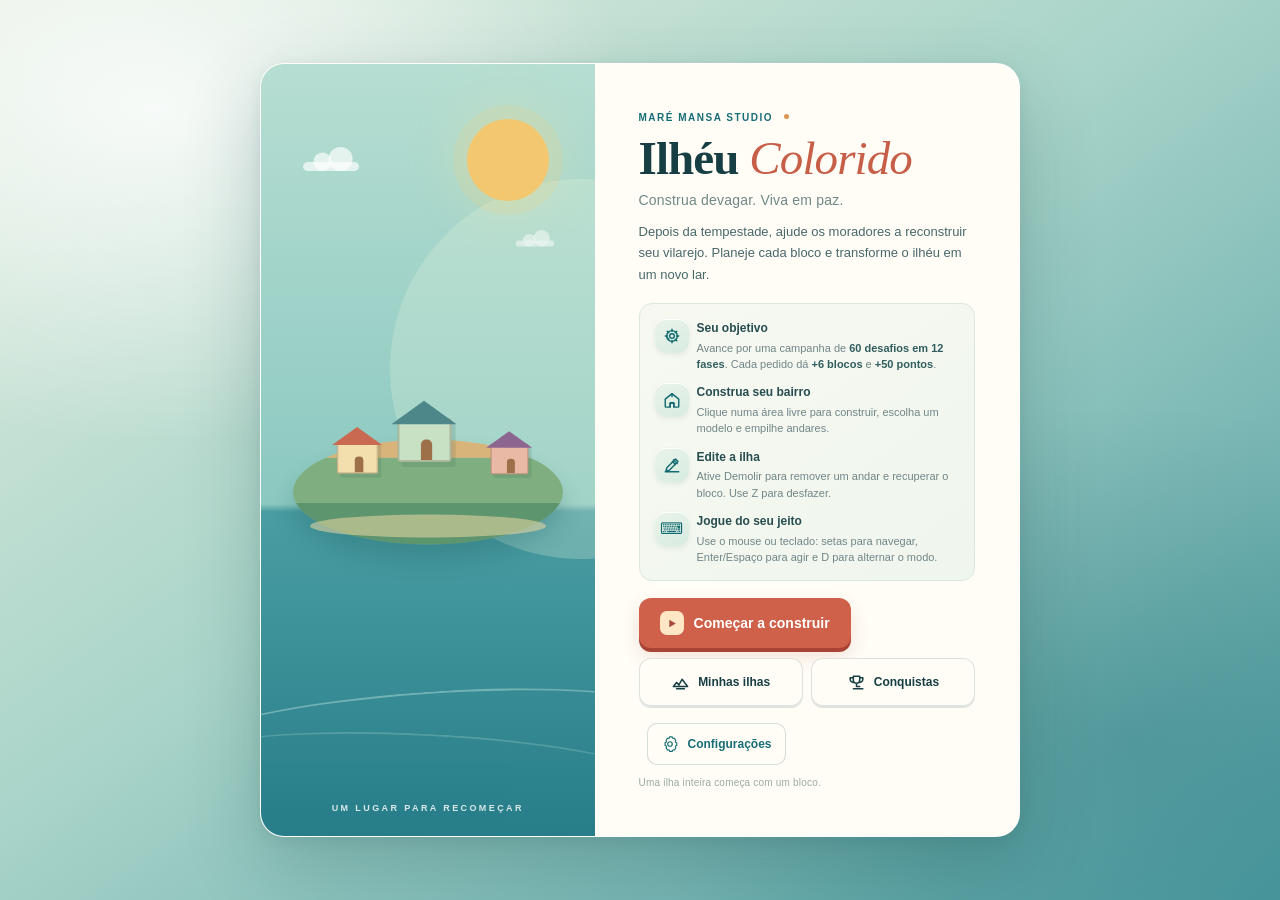
==== index.html @ 5ef6e5a3 "fix: alterações" ====
<!DOCTYPE html>
<html lang="pt-BR">

<head>
  <meta charset="UTF-8">
  <meta name="viewport" content="width=device-width, initial-scale=1, viewport-fit=cover">
  <meta name="theme-color" content="#d8ece5">
  <title>Ilhéu Colorido — Maré Mansa Studio</title>
  <link rel="icon"
    href="data:image/svg+xml,%3Csvg xmlns='http://www.w3.org/2000/svg' viewBox='0 0 64 64'%3E%3Crect width='64' height='64' rx='16' fill='%230e6c70'/%3E%3Cpath d='M12 39 32 20l20 19v13H12z' fill='%23f5c46a'/%3E%3Cpath d='m8 40 24-23 24 23' fill='none' stroke='%23f8f4e8' stroke-width='5' stroke-linecap='round' stroke-linejoin='round'/%3E%3C/svg%3E">
  <link rel="stylesheet" href="style.css">
</head>

<body>
  <main>
    <section id="inicio" class="screen on" aria-labelledby="titulo-inicio">
      <div class="card intro-card">
        <div class="hero-art" aria-hidden="true">
          <span class="sun"></span><span class="cloud cloud-one"></span><span class="cloud cloud-two"></span>
          <div class="island"><i class="mini-house house-one"></i><i class="mini-house house-two"></i><i
              class="mini-house house-three"></i></div>
          <div class="wave wave-one"></div>
          <div class="wave wave-two"></div>
          <span class="art-label">UM LUGAR PARA RECOMEÇAR</span>
        </div>
        <div class="intro-content">
          <p class="studio-name">Maré Mansa Studio <span class="studio-mark"></span></p>
          <h1 id="titulo-inicio">Ilhéu <em>Colorido</em></h1>
          <p class="slogan">Construa devagar. Viva em paz.</p>
          <p class="intro-copy">Depois da tempestade, ajude os moradores a reconstruir seu vilarejo. Planeje cada bloco
            e transforme o ilhéu em um novo lar.</p>

          <div class="rules" aria-label="Como jogar">
            <div class="rule"><span class="rule-icon" aria-hidden="true"><svg viewBox="0 0 24 24">
                  <path
                    d="M12 3v3m0 12v3M3 12h3m12 0h3M5.6 5.6l2.1 2.1m8.6 8.6 2.1 2.1m0-12.8-2.1 2.1m-8.6 8.6-2.1-2.1" />
                  <circle cx="12" cy="12" r="7.2" />
                  <circle cx="12" cy="12" r="3.1" />
                </svg></span>
              <p><b>Seu objetivo</b><span>Avance por uma campanha de <b>60 desafios em 12 fases</b>. Cada pedido dá <b>+6 blocos</b>
                  e <b>+50 pontos</b>.</span></p>
            </div>
            <div class="rule"><span class="rule-icon" aria-hidden="true"><svg viewBox="0 0 24 24">
                  <path d="m3 10.8 9-7.3 9 7.3v9.7a1 1 0 0 1-1 1h-5.5v-6h-5v6H4a1 1 0 0 1-1-1z" />
                  <path d="M9.5 21v-4.5h5V21M12 3.5v4" />
                </svg></span>
              <p><b>Construa seu bairro</b><span>Clique numa &aacute;rea livre para construir, escolha um modelo e empilhe andares.</span></p>
            </div>
            <div class="rule"><span class="rule-icon" aria-hidden="true"><svg viewBox="0 0 24 24">
                  <path d="m14 5 5 5M4 20l4.4-1.1L20 7.3 16.7 4 5.1 15.6z" />
                  <path d="m12.6 7.4 4 4M3 21h18" />
                </svg></span>
              <p><b>Edite a ilha</b><span>Ative Demolir para remover um andar e recuperar o bloco. Use Z para
                  desfazer.</span></p>
            </div>
            <div class="rule"><span class="rule-icon" aria-hidden="true">&#9000;</span><p><b>Jogue do seu jeito</b><span>Use o mouse ou teclado: setas para navegar, Enter/Espa&ccedil;o para agir e D para alternar o modo.</span></p></div>
          </div>
          <button class="btn" id="btnJogar"><span class="play-icon" aria-hidden="true"><svg viewBox="0 0 24 24">
                <path d="m8 5 12 7-12 7z" />
                <path d="M5 4v16" />
              </svg></span>Começar a construir</button>
          <button class="btn resume-btn" id="btnContinuar" type="button" hidden><svg class="button-icon"
              viewBox="0 0 24 24" aria-hidden="true">
              <path d="M12 7v5l3.5 2" />
              <path d="M5 5.5A9 9 0 1 1 3 12" />
              <path d="M3 5v5h5" />
            </svg>Continuar partida</button>
          <div class="intro-actions"><button class="tool" id="btnIlhasIntro" type="button">Minhas ilhas</button><button class="tool" id="btnConquistasIntro" type="button">Conquistas</button></div>
          <button class="settings-trigger intro-settings" id="btnSettingsIntro" type="button"
            aria-label="Abrir configurações" title="Configurações"><svg viewBox="0 0 24 24" aria-hidden="true">
              <circle cx="12" cy="12" r="3" />
              <path
                d="M19.4 15a1.7 1.7 0 0 0 .3 1.9l.1.1-1.8 3.1-.2-.1a1.7 1.7 0 0 0-1.8.1 1.7 1.7 0 0 0-.9 1.5v.2h-3.6v-.2a1.7 1.7 0 0 0-.9-1.5 1.7 1.7 0 0 0-1.8-.1l-.2.1-1.8-3.1.1-.1a1.7 1.7 0 0 0 .3-1.9 1.7 1.7 0 0 0-1.5-1H5.4v-3.6h.2a1.7 1.7 0 0 0 1.5-1 1.7 1.7 0 0 0-.3-1.9l-.1-.1 1.8-3.1.2.1a1.7 1.7 0 0 0 1.8-.1 1.7 1.7 0 0 0 .9-1.5v-.2H15v.2a1.7 1.7 0 0 0 .9 1.5 1.7 1.7 0 0 0 1.8.1l.2-.1 1.8 3.1-.1.1a1.7 1.7 0 0 0-.3 1.9 1.7 1.7 0 0 0 1.5 1h.2V14h-.2a1.7 1.7 0 0 0-1.4 1Z" />
            </svg><span>Configurações</span></button>
          <div class="map-controls" id="mapControls" role="group" aria-label="Controles da câmera">
            <span class="map-size">Mapa <b id="mapSize">15 × 15</b></span>
            <span class="camera-direction" id="cameraDirection" aria-live="polite">Vista 0°</span>
            <button class="tool camera-tool" id="bRotateLeft" type="button"
              aria-label="Girar mapa 15 graus para a esquerda" title="Girar 15° à esquerda (Q)"><svg viewBox="0 0 24 24"
                aria-hidden="true">
                <path d="M4 10V4m0 0h6M4 4l4 4a8 8 0 1 1-2 8" />
              </svg><span>↶ 15°</span></button>
            <button class="tool camera-tool" id="bRotateRight" type="button"
              aria-label="Girar mapa 15 graus para a direita" title="Girar 15° à direita (E)"><svg viewBox="0 0 24 24"
                aria-hidden="true">
                <path d="M20 10V4m0 0h-6m6 0-4 4a8 8 0 1 0 2 8" />
              </svg><span>↷ 15°</span></button>
          </div>
          <p class="quiet-note">Uma ilha inteira começa com um bloco.</p>
        </div>
      </div>
    </section>

    <section id="jogo" class="screen" aria-label="Partida de Ilhéu Colorido">
      <div class="game-topbar">
        <p class="studio-name">Maré Mansa Studio <span class="studio-mark"></span> Ilhéu Colorido</p>
        <div class="hud" aria-label="Resumo da partida" aria-live="polite">
          <div class="chip"><small>Pontos</small><span class="hud-icon" aria-hidden="true"><svg viewBox="0 0 24 24">
                <path d="m12 2.7 2.8 5.7 6.3.9-4.6 4.5 1.1 6.4-5.6-3-5.6 3 1.1-6.4-4.6-4.5 6.3-.9z" />
              </svg></span><b id="pts">0</b></div>
          <div class="chip"><small>Blocos</small><span class="hud-icon" aria-hidden="true"><svg viewBox="0 0 24 24">
                <path d="m12 2.8 8.5 4.7v9L12 21.2l-8.5-4.7v-9z" />
                <path d="m3.5 7.5 8.5 4.8 8.5-4.8M12 12.3v8.9M8 5l8 4.5" />
              </svg></span><b id="blocos">0</b></div>
          <div class="chip"><small>Casas</small><span class="hud-icon" aria-hidden="true"><svg viewBox="0 0 24 24">
                <path d="m3 10.8 9-7.3 9 7.3v9.7a1 1 0 0 1-1 1h-5.5v-6h-5v6H4a1 1 0 0 1-1-1z" />
                <path d="M7 11h.01M17 11h.01M10 21v-3h4v3" />
              </svg></span><b id="casas">0</b></div>
          <div class="chip"><small>Bem-estar</small><span class="hud-icon" aria-hidden="true">♥</span><b id="happiness">0%</b></div>
        </div>
      </div>
      <div class="quest" aria-label="Pedido atual">
        <small id="qn">Pedido 1/7</small>
        <div class="qrow"><span id="qtxt"></span><span id="qnum"></span></div>
        <div class="qbar" id="qbar" role="progressbar" aria-label="Progresso do pedido" aria-valuemin="0"
          aria-valuemax="100" aria-valuenow="0"><i id="qfill"></i></div>
      </div>
      <div class="wrap">
        <canvas id="cv" tabindex="0" role="application"
          aria-label="Tabuleiro com 9 por 9 casas. Use o botão esquerdo para construir ou subir andares, o botão direito para demolir, ou as setas e Enter/Espaço para jogar."
          aria-describedby="boardHelp"
          aria-keyshortcuts="ArrowUp ArrowDown ArrowLeft ArrowRight Enter Space D Z"></canvas>
        <p class="sr-only" id="boardHelp">A seleção começa no centro do tabuleiro. As casas existentes podem receber
          novos andares até o limite de sete.</p>
        <div id="toast" role="status" aria-live="polite" aria-atomic="true"></div>
      </div>
      <div class="tools" role="group" aria-label="Ferramentas da partida">
        <button class="tool on" id="bBuild" aria-pressed="true"><svg viewBox="0 0 24 24" aria-hidden="true">
            <path d="m3 10.8 9-7.3 9 7.3v9.7a1 1 0 0 1-1 1h-5.5v-6h-5v6H4a1 1 0 0 1-1-1z" />
            <path d="M9.5 21v-4.5h5V21M12 3.5v4" />
          </svg>Construir</button>
        <button class="tool" id="bDemo" aria-pressed="false"><svg viewBox="0 0 24 24" aria-hidden="true">
            <path d="m14 5 5 5M4 20l4.4-1.1L20 7.3 16.7 4 5.1 15.6z" />
            <path d="m12.6 7.4 4 4M3 21h18" />
          </svg>Demolir</button>
        <button class="tool" id="bUndo" disabled><svg viewBox="0 0 24 24" aria-hidden="true">
            <path d="M8 7 3 12l5 5" />
            <path d="M3 12h10a7 7 0 1 1-6.5 9" />
          </svg>Desfazer</button>
        <button class="tool" id="bRedo" type="button" disabled aria-label="Refazer ação"><span aria-hidden="true">↪</span> Refazer</button>
        <button class="tool sound-tool" id="bSom" type="button" aria-label="Desativar som" aria-pressed="true"><svg viewBox="0 0 24 24" aria-hidden="true"><path d="M3 9v6h4l5 4V5L7 9z"/><path d="M15 9a4 4 0 0 1 0 6m3-9a8 8 0 0 1 0 12"/></svg><span class="sound-label">Som ligado</span></button>
        <button class="tool settings-tool" id="btnSettingsGame" type="button" aria-label="Abrir configurações"
          title="Configurações"><svg viewBox="0 0 24 24" aria-hidden="true">
            <circle cx="12" cy="12" r="3" />
            <path
              d="M19.4 15a1.7 1.7 0 0 0 .3 1.9l.1.1-1.8 3.1-.2-.1a1.7 1.7 0 0 0-1.8.1 1.7 1.7 0 0 0-.9 1.5v.2h-3.6v-.2a1.7 1.7 0 0 0-.9-1.5 1.7 1.7 0 0 0-1.8-.1l-.2.1-1.8-3.1.1-.1a1.7 1.7 0 0 0 .3-1.9 1.7 1.7 0 0 0-1.5-1H5.4v-3.6h.2a1.7 1.7 0 0 0 1.5-1 1.7 1.7 0 0 0-.3-1.9l-.1-.1 1.8-3.1.2.1a1.7 1.7 0 0 0 1.8-.1 1.7 1.7 0 0 0 .9-1.5v-.2H15v.2a1.7 1.7 0 0 0 .9 1.5 1.7 1.7 0 0 0 1.8.1l.2-.1 1.8 3.1-.1.1a1.7 1.7 0 0 0-.3 1.9 1.7 1.7 0 0 0 1.5 1h.2V14h-.2a1.7 1.7 0 0 0-1.4 1Z" />
          </svg><span>Configurações</span></button>
      </div>
      <p class="tip" id="tip">Mouse: clique para construir · botão direito demole · Setas navegam · Enter age · D muda
        modo · Z desfaz</p>
      <button class="tool" id="btnIlhasGame" type="button">Minhas ilhas</button>
      <p class="sr-only" id="gameStatus" role="status" aria-live="polite" aria-atomic="true"></p>
    </section>

    <section id="fim" class="screen" aria-labelledby="fimTitulo">
      <div class="card end-card">
        <div class="end-mark" id="fimEmoji" aria-hidden="true"><svg viewBox="0 0 24 24">
            <path d="m12 2.7 2.8 5.7 6.3.9-4.6 4.5 1.1 6.4-5.6-3-5.6 3 1.1-6.4-4.6-4.5 6.3-.9z" />
          </svg></div>
        <h2 id="fimTitulo"></h2>
        <div class="stars" id="fimStars" aria-label="Avaliação"></div>
        <p id="fimTexto"></p>
        <p>Pontuação final</p>
        <div class="big" id="fimPts">0</div>
        <p id="fimInfo"></p>
        <p><span class="best" id="fimBest"></span></p>
        <button class="btn" id="btnDeNovo"><svg class="button-icon" viewBox="0 0 24 24" aria-hidden="true">
            <path d="M20 4v6h-6M4 20v-6h6" />
            <path d="M5.2 9A7.5 7.5 0 0 1 18 6l2 4M18.8 15A7.5 7.5 0 0 1 6 18l-2-4" />
          </svg>Jogar de novo</button>
      </div>
    </section>
  </main>
  <aside id="achievementNotice" class="achievement-notice" role="status" aria-live="assertive" aria-atomic="true" hidden>
    <div id="achievementBadge" class="achievement-badge" aria-hidden="true"></div>
    <div class="achievement-notice-copy">
      <small>Conquista desbloqueada</small>
      <strong id="achievementNoticeName"></strong>
      <span id="achievementNoticeDetail"></span>
    </div>
    <button id="achievementNoticeClose" type="button" aria-label="Fechar notificação">×</button>
  </aside>
  <dialog id="settingsDialog" aria-labelledby="settingsTitle" aria-describedby="settingsDescription">
    <form method="dialog" class="settings-panel">
      <header class="settings-header">
        <div>
          <p class="studio-name">Maré Mansa Studio</p>
          <h2 id="settingsTitle">Configurações</h2>
        </div>
        <button class="settings-close" type="submit" value="close" aria-label="Fechar configurações" title="Fechar"><svg
            viewBox="0 0 24 24" aria-hidden="true">
            <path d="m5 5 14 14M19 5 5 19" />
            <circle cx="12" cy="12" r="9" />
          </svg></button>
      </header>
      <p class="settings-description" id="settingsDescription">Ajuste som e acessibilidade. Suas preferências ficam
        salvas neste navegador.</p>
      <fieldset class="settings-group">
        <legend>Jogo</legend>
        <label class="setting-row" for="settingSound"><span><b>Som</b><small>Ativa os efeitos
              sonoros</small></span><input id="settingSound" type="checkbox" role="switch"></label>
        <label class="setting-row volume-row" for="settingVolume"><span><b>Volume dos efeitos</b><small>Controle o nível
              dos sons do jogo</small></span><span class="range-control"><input id="settingVolume" type="range" min="0"
              max="100" step="5" value="70" aria-describedby="volumeValue"><output id="volumeValue"
              for="settingVolume">70%</output></span></label>
        <label class="setting-row" for="settingMotion"><span><b>Animações</b><small>Movimento das casas e efeitos
              visuais</small></span><input id="settingMotion" type="checkbox" role="switch"></label>
        <label class="setting-row" for="settingAutosave"><span><b>Salvar automaticamente</b><small>Permite continuar
              depois de fechar o navegador</small></span><input id="settingAutosave" type="checkbox"
            role="switch"></label>
      </fieldset>
      <fieldset class="settings-group">
        <legend>Acessibilidade</legend>
        <label class="setting-row" for="settingContrast"><span><b>Alto contraste</b><small>Realça o tabuleiro, seleção e
              controles</small></span><input id="settingContrast" type="checkbox" role="switch"></label>
        <label class="setting-row" for="settingLarge"><span><b>Interface ampliada</b><small>Aumenta textos e controles
              do jogo</small></span><input id="settingLarge" type="checkbox" role="switch"></label>
        <label class="setting-row" for="settingColorSafe"><span><b>Cores mais distinguíveis</b><small>Paleta alternativa
              para diferenciar casas</small></span><input id="settingColorSafe" type="checkbox" role="switch"></label>
      </fieldset>
      <footer class="settings-footer"><button class="reset-settings" id="btnResetSettings" type="button">Restaurar
          padrões</button><button class="btn settings-done" type="submit" value="close">Concluído</button></footer>
    </form>
  </dialog>
  <dialog id="townsDialog" aria-labelledby="townsTitle"><form method="dialog" class="settings-panel">
    <header class="settings-header"><h2 id="townsTitle">Minhas ilhas</h2><button class="settings-close" value="close" aria-label="Fechar">&times;</button></header>
    <label class="town-field">Nome da ilha<input id="townName" maxlength="40"></label>
    <label class="town-field">Ilhas salvas<select id="townSelect" size="4"></select></label>
    <div class="town-actions"><button class="tool" id="townSave" type="button">Salvar</button><button class="tool" id="townLoad" type="button">Abrir</button><button class="tool" id="townRename" type="button">Renomear</button><button class="tool" id="townDelete" type="button">Excluir</button><button class="tool" id="townExport" type="button">Exportar PNG</button></div>
  </form></dialog>
  <dialog id="achievementsDialog" aria-labelledby="achievementsTitle"><form method="dialog" class="settings-panel">
    <header class="settings-header"><h2 id="achievementsTitle">Conquistas</h2><button class="settings-close" value="close" aria-label="Fechar">&times;</button></header><ul id="achievementList" class="achievement-list"></ul>
  </form></dialog>
  <script src="script.js"></script>
</body>

</html>
---- style.css ----
:root {
  color-scheme: light;
  --ink: #173e43;
  --muted: #648083;
  --paper: #fffdf6;
  --sea: #147276;
  --coral: #d96049;
  --coral-dark: #a94336;
  --line: #e4e8dc;
}

* {
  box-sizing: border-box;
  -webkit-tap-highlight-color: transparent;
}

html,
body {
  margin: 0;
  min-height: 100%;
}

body {
  min-height: 100vh;
  display: flex;
  justify-content: center;
  align-items: center;
  padding: clamp(12px, 3vw, 34px);
  color: var(--ink);
  font-family: "Trebuchet MS", "Segoe UI", sans-serif;
  background:
    radial-gradient(ellipse at 15% 8%,
      rgba(255, 255, 255, 0.8),
      transparent 35%),
    radial-gradient(ellipse at 92% 85%,
      rgba(14, 92, 104, 0.22),
      transparent 34%),
    linear-gradient(145deg, #d5e9dc 0%, #9dcfc6 48%, #4399a1 100%) fixed;
}

main {
  width: 100%;
}

.screen {
  display: none;
  width: 100%;
  max-width: 760px;
  text-align: center;
  margin: 0 auto;
}

.screen.on {
  display: block;
  animation: enter 0.35s ease-out;
}

@keyframes enter {
  from {
    opacity: 0;
    transform: translateY(12px);
  }
}

.card {
  max-width: 680px;
  margin: 0 auto;
  border: 1px solid rgba(255, 255, 255, 0.8);
  border-radius: 20px;
  background: var(--paper);
  box-shadow: 0 28px 70px rgba(21, 69, 70, 0.2);
  overflow: hidden;
}

.intro-card {
  display: grid;
  grid-template-columns: 0.88fr 1.12fr;
  text-align: left;
  min-height: 560px;
}

.hero-art {
  position: relative;
  min-height: 100%;
  overflow: hidden;
  background: linear-gradient(180deg,
      #b7ded2 0%,
      #8bc8c0 57%,
      #4a9da2 58%,
      #277d89 100%);
}

.hero-art::before {
  content: "";
  position: absolute;
  width: 380px;
  height: 380px;
  border-radius: 50%;
  right: -175px;
  top: 115px;
  background: rgba(232, 246, 221, 0.24);
}

.sun {
  position: absolute;
  width: 82px;
  height: 82px;
  border-radius: 50%;
  right: 46px;
  top: 55px;
  background: #f2c76f;
  box-shadow:
    0 0 0 14px rgba(242, 199, 111, 0.15),
    0 0 60px rgba(255, 230, 158, 0.42);
}

.cloud {
  position: absolute;
  height: 11px;
  width: 70px;
  border-radius: 20px;
  background: rgba(255, 255, 255, 0.68);
}

.cloud::before,
.cloud::after {
  content: "";
  position: absolute;
  bottom: 0;
  border-radius: 50%;
  background: inherit;
}

.cloud::before {
  left: 13px;
  width: 23px;
  height: 23px;
}

.cloud::after {
  left: 32px;
  width: 30px;
  height: 30px;
}

.cloud-one {
  top: 97px;
  left: 35px;
  transform: scale(0.8);
}

.cloud-two {
  top: 174px;
  right: 25px;
  transform: scale(0.55);
  opacity: 0.72;
}

.island {
  position: absolute;
  z-index: 2;
  width: 270px;
  height: 105px;
  left: 50%;
  top: 50%;
  transform: translate(-50%, -10%);
  border-radius: 50%;
  background: linear-gradient(180deg,
      #d8b47b 0 17%,
      #7fae80 18% 60%,
      #5d956f 61%);
  box-shadow: 0 15px 22px rgba(17, 77, 83, 0.22);
}

.island::after {
  content: "";
  position: absolute;
  height: 23px;
  left: 17px;
  right: 17px;
  bottom: 7px;
  border-radius: 50%;
  background: rgba(243, 221, 164, 0.52);
}

.mini-house {
  position: absolute;
  z-index: 2;
  bottom: 69px;
  width: 53px;
  height: 43px;
  background: #f2d89d;
  border: 2px solid rgba(105, 85, 58, 0.28);
  border-radius: 3px;
  box-shadow: 4px 5px 0 rgba(34, 80, 66, 0.13);
}

.mini-house::before {
  content: "";
  position: absolute;
  left: -8px;
  top: -19px;
  width: 0;
  height: 0;
  border-left: 32px solid transparent;
  border-right: 32px solid transparent;
  border-bottom: 23px solid #c96951;
}

.mini-house::after {
  content: "";
  position: absolute;
  bottom: 0;
  left: 21px;
  width: 11px;
  height: 20px;
  background: #9d704a;
  border-radius: 5px 5px 0 0;
}

.house-one {
  left: 38px;
  transform: scale(0.78);
  bottom: 66px;
  background: #f3dfad;
}

.house-two {
  left: 105px;
  bottom: 83px;
  background: #c8e0c4;
  transform: scale(1.02);
}

.house-two::before {
  border-bottom-color: #4e8789;
}

.house-three {
  right: 27px;
  bottom: 64px;
  background: #eab9a6;
  transform: scale(0.72);
}

.house-three::before {
  border-bottom-color: #8c6690;
}

.wave {
  position: absolute;
  z-index: 1;
  left: -20%;
  width: 140%;
  height: 70px;
  border-radius: 50%;
  border-top: 2px solid rgba(225, 250, 240, 0.35);
}

.wave-one {
  bottom: 74px;
  transform: rotate(-4deg);
}

.wave-two {
  bottom: 32px;
  transform: rotate(3deg);
  opacity: 0.55;
}

.art-label {
  position: absolute;
  z-index: 3;
  bottom: 23px;
  width: 100%;
  color: rgba(255, 255, 255, 0.82);
  font-size: 9px;
  letter-spacing: 2.4px;
  text-align: center;
  font-weight: bold;
}

.intro-content {
  padding: clamp(25px, 4vw, 42px) clamp(22px, 4vw, 40px);
}

.studio-name {
  margin: 0;
  color: var(--sea);
  font-size: 10px;
  font-weight: bold;
  letter-spacing: 1.5px;
  text-transform: uppercase;
}

.studio-mark {
  display: inline-block;
  width: 5px;
  height: 5px;
  margin: 0 7px 2px;
  border-radius: 50%;
  background: #d99550;
}

h1,
h2 {
  margin: 10px 0 0;
  color: #173e43;
  font-family: Georgia, "Times New Roman", serif;
  line-height: 1.08;
}

h1 {
  font-size: clamp(34px, 4vw, 47px);
  letter-spacing: -0.9px;
}

h1 em {
  color: #c65e48;
  font-weight: normal;
}

.slogan {
  margin: 8px 0 13px;
  color: #708887;
  font-size: 14px;
  letter-spacing: 0.2px;
}

.intro-copy {
  margin: 0 0 18px;
  color: #48686a;
  font-size: 13px;
  line-height: 1.65;
}

.rules {
  display: grid;
  gap: 9px;
  padding: 13px;
  border: 1px solid #e5eadf;
  border-radius: 13px;
  background: #f6f8ef;
}

.rule {
  display: grid;
  grid-template-columns: 32px 1fr;
  align-items: start;
  gap: 10px;
}

.rule-icon {
  display: grid;
  place-items: center;
  width: 30px;
  height: 30px;
  border-radius: 9px;
  color: var(--sea);
  background: #e4f0e7;
}

.rule-icon svg,
.hud-icon svg,
.tool svg,
.play-icon svg,
.button-icon,
.end-mark svg {
  width: 18px;
  height: 18px;
  fill: none;
  stroke: currentColor;
  stroke-width: 1.8;
  stroke-linecap: round;
  stroke-linejoin: round;
}

.rule p {
  margin: 0;
  color: #718587;
  font-size: 11px;
  line-height: 1.48;
}

.rule p>b {
  display: block;
  margin: 1px 0 2px;
  color: #274d50;
  font-size: 12px;
}

.rule p span b {
  color: #315d5e;
}

.btn {
  display: inline-flex;
  align-items: center;
  justify-content: center;
  gap: 10px;
  margin-top: 17px;
  padding: 13px 21px;
  border: 0;
  border-radius: 10px;
  color: white;
  background: var(--coral);
  box-shadow: 0 4px 0 var(--coral-dark);
  font: inherit;
  font-size: 14px;
  font-weight: bold;
  cursor: pointer;
  transition:
    transform 0.12s,
    filter 0.12s,
    box-shadow 0.12s;
}

.btn:hover {
  filter: brightness(1.05);
  transform: translateY(-1px);
}

.btn:active {
  transform: translateY(2px);
  box-shadow: 0 2px 0 var(--coral-dark);
}

.play-icon {
  display: grid;
  place-items: center;
  width: 24px;
  height: 24px;
  border-radius: 7px;
  color: #a84b39;
  background: #ffe6c5;
}

.play-icon svg {
  width: 13px;
  height: 13px;
  fill: currentColor;
  stroke: none;
}

.quiet-note {
  margin: 12px 0 0;
  color: #9aaba3;
  font-size: 10px;
  letter-spacing: 0.2px;
}

.settings-trigger,
.settings-close {
  display: inline-grid;
  place-items: center;
  width: 42px;
  height: 42px;
  border: 1px solid var(--line);
  border-radius: 10px;
  color: var(--sea);
  background: var(--paper);
  cursor: pointer;
}

.settings-trigger svg,
.settings-close svg {
  width: 20px;
  height: 20px;
  fill: none;
  stroke: currentColor;
  stroke-width: 1.8;
  stroke-linecap: round;
  stroke-linejoin: round;
}

.intro-settings {
  margin: 17px 0 0 9px;
  vertical-align: middle;
}

.resume-btn {
  margin-left: 8px;
}

.resume-btn[hidden] {
  display: none;
}

.game-topbar {
  margin-bottom: 10px;
}

.game-topbar>.studio-name {
  text-align: left;
  margin: 0 0 7px 3px;
  color: #f8ffff;
  text-shadow: 0 1px 3px rgba(10, 55, 68, 0.4);
}

.hud {
  display: flex;
  gap: 9px;
  margin-bottom: 9px;
}

.chip,
.quest {
  border: 1px solid rgba(255, 255, 255, 0.72);
  border-radius: 10px;
  background: var(--paper);
  box-shadow: 0 5px 14px rgba(12, 64, 76, 0.12);
}

.chip {
  display: grid;
  grid-template-columns: 25px 1fr;
  grid-template-rows: auto auto;
  flex: 1;
  align-items: center;
  padding: 8px 12px;
  text-align: left;
}

.chip small {
  grid-column: 1 / -1;
  color: var(--muted);
  font-size: 9px;
  letter-spacing: 0.7px;
  text-transform: uppercase;
}

.chip b {
  font-size: 20px;
  font-variant-numeric: tabular-nums;
}

.hud-icon {
  grid-row: 2;
  display: flex;
  color: #bb8150;
}

.hud-icon svg {
  width: 17px;
  height: 17px;
}

.quest {
  padding: 11px 14px;
  margin-bottom: 10px;
  text-align: left;
}

.quest small {
  color: var(--muted);
  font-size: 10px;
  letter-spacing: 0.7px;
  text-transform: uppercase;
}

.qrow {
  display: flex;
  justify-content: space-between;
  align-items: center;
  gap: 8px;
  margin-top: 2px;
  font-weight: bold;
}

.qbar {
  height: 8px;
  margin-top: 7px;
  overflow: hidden;
  border-radius: 6px;
  background: #dce9e4;
}

.qbar i {
  display: block;
  width: 0;
  height: 100%;
  border-radius: 6px;
  background: linear-gradient(90deg, #d9a83b, var(--coral));
  transition: width 0.35s;
}

.wrap {
  position: relative;
}

canvas {
  display: block;
  width: 100%;
  height: auto;
  border: 1px solid rgba(255, 255, 255, 0.58);
  border-radius: 12px;
  box-shadow: 0 14px 30px rgba(12, 64, 76, 0.23);
  outline: none;
  touch-action: manipulation;
  cursor: grab;
}

canvas.camera-dragging {
  cursor: grabbing;
  touch-action: none;
}

canvas:focus-visible {
  outline: 4px solid #ffe083;
  outline-offset: 3px;
}

#toast {
  position: absolute;
  top: 14px;
  left: 50%;
  max-width: calc(100% - 24px);
  padding: 10px 18px;
  transform: translate(-50%, -30px);
  border: 1px solid rgba(21, 57, 67, 0.16);
  border-radius: 9px;
  color: var(--ink);
  background: white;
  box-shadow: 0 6px 18px rgba(0, 0, 0, 0.2);
  font-weight: bold;
  opacity: 0;
  pointer-events: none;
  white-space: normal;
}

#toast.show {
  animation: toast 2.2s;
}

@keyframes toast {

  10%,
  80% {
    opacity: 1;
    transform: translate(-50%, 0);
  }

  100% {
    opacity: 0;
    transform: translate(-50%, 0);
  }
}

.tools {
  display: flex;
  gap: 9px;
  margin-top: 11px;
}

.tool {
  display: inline-flex;
  align-items: center;
  justify-content: center;
  gap: 7px;
  flex: 1;
  min-height: 44px;
  padding: 8px 11px;
  border: 1px solid rgba(21, 57, 67, 0.12);
  border-radius: 9px;
  color: var(--ink);
  background: var(--paper);
  box-shadow: 0 3px 0 rgba(12, 64, 76, 0.18);
  font: inherit;
  font-size: 13px;
  font-weight: bold;
  cursor: pointer;
  transition:
    background 0.12s,
    transform 0.12s,
    box-shadow 0.12s;
}

.tool svg {
  width: 17px;
  height: 17px;
}

.tool:hover:not(:disabled) {
  transform: translateY(-1px);
  box-shadow: 0 4px 0 rgba(12, 64, 76, 0.18);
}

.tool.on {
  color: white;
  background: #176d77;
  box-shadow: 0 3px 0 #104a53;
}

.tool:disabled {
  opacity: 0.55;
  cursor: default;
}

.sound-tool {
  flex: 0.9;
}

.settings-tool {
  flex: 1.15;
}

.map-controls {
  display: flex;
  flex-wrap: wrap;
  min-height: 46px;
  align-items: center;
  gap: 8px;
  margin-top: 9px;
  padding: 5px 8px;
  border: 1px solid #bfd8ce;
  border-radius: 13px;
  background: #d8ece5;
  box-shadow: 0 3px 10px rgba(23, 62, 67, 0.08);
}

.map-size,
.camera-direction {
  color: #315c5c;
  font-size: 11px;
  white-space: nowrap;
}

.map-size {
  padding: 0 8px;
}

.map-size b {
  margin-left: 4px;
  font-variant-numeric: tabular-nums;
}

.camera-direction {
  flex: 1;
  color: #527174;
  text-align: center;
}

.camera-tool {
  flex: 0 0 auto;
  min-height: 34px;
  min-width: 70px;
  padding: 5px 10px;
  color: #176d77;
  border-color: rgba(23, 62, 67, 0.12);
  background: #fffdf6;
  box-shadow: 0 2px 0 rgba(12, 64, 76, 0.18);
}

.camera-tool:hover:not(:disabled) {
  color: #173e43;
  border-color: #e4b85f;
  background: #fff3d5;
  box-shadow: 0 3px 0 rgba(12, 64, 76, 0.2);
}

.camera-tool:focus-visible {
  outline: 3px solid #f5c46a;
  outline-offset: 2px;
}

.camera-tool svg {
  width: 16px;
  height: 16px;
  flex: 0 0 auto;
}

.tool.on#bBridge {
  background: #9a6b3f;
  box-shadow: 0 2px 0 #704c30;
}

.tip {
  margin: 8px 0 0;
  color: white;
  font-size: 11px;
  text-shadow: 0 1px 3px rgba(10, 55, 68, 0.55);
}

.rule-icon {
  color: #126b72;
  background: linear-gradient(145deg, #eaf4e8, #d8ebe2);
  box-shadow:
    inset 0 1px 0 rgba(255, 255, 255, 0.9),
    0 2px 5px rgba(23, 62, 67, 0.08);
}

.rule-icon svg,
.hud-icon svg,
.tool svg,
.button-icon,
.settings-trigger svg,
.settings-close svg,
.end-mark svg {
  overflow: visible;
  stroke-width: 1.9;
  stroke-linecap: round;
  stroke-linejoin: round;
}

.hud-icon {
  box-shadow: inset 0 1px 0 rgba(255, 255, 255, 0.75);
}

.tool svg {
  width: 19px;
  height: 19px;
}

.tool .ui-icon {
  display: block;
  flex: 0 0 19px;
  width: 19px;
  height: 19px;
  overflow: visible;
}

.intro-actions .tool,
#btnIlhasGame {
  display: inline-flex;
  align-items: center;
  justify-content: center;
  gap: 8px;
}

.camera-tool .ui-icon {
  width: 18px;
  height: 18px;
}

.achievement-notice {
  position: fixed;
  z-index: 30;
  top: max(18px, env(safe-area-inset-top));
  right: max(18px, env(safe-area-inset-right));
  display: grid;
  grid-template-columns: 64px minmax(0, 1fr) 28px;
  align-items: center;
  gap: 14px;
  width: min(390px, calc(100vw - 28px));
  padding: 14px 14px 14px 16px;
  border: 1px solid rgba(255, 239, 184, .75);
  border-radius: 16px;
  color: #fff9e8;
  background: linear-gradient(120deg, #193e4b, #245d64 65%, #477d72);
  box-shadow: 0 16px 42px rgba(12, 36, 48, .34), inset 0 1px 0 rgba(255,255,255,.18);
  animation: achievement-enter .42s cubic-bezier(.2,.8,.2,1) both;
}

.achievement-notice[hidden] { display: none; }

.achievement-badge {
  display: grid;
  width: 62px;
  height: 62px;
  place-items: center;
  border: 1px solid rgba(255, 236, 169, .9);
  border-radius: 50%;
  background: radial-gradient(circle at 35% 28%, #fff6d1, var(--achievement-color, #d8a64d) 58%, #8c6231);
  box-shadow: 0 0 0 4px rgba(255, 222, 126, .14), 0 0 22px rgba(255, 219, 112, .3);
}

.achievement-badge svg {
  width: 50px;
  height: 56px;
  overflow: visible;
  fill: none;
  stroke: #563f27;
  stroke-width: 1.8;
  stroke-linecap: round;
  stroke-linejoin: round;
}

.achievement-badge .badge-medal,
.achievement-list-art .badge-medal {
  fill: var(--achievement-color, #d8a64d);
  stroke: rgba(255, 246, 209, .95);
  stroke-width: 1.5;
}
.achievement-badge .badge-ribbon,
.achievement-list-art .badge-ribbon { fill: #a95349; stroke: #f5d58f; stroke-width: 1; }
.achievement-badge .badge-art,
.achievement-list-art .badge-art { stroke: #493b2d; stroke-width: 1.55; }

.achievement-notice-copy { display: grid; gap: 3px; min-width: 0; }
.achievement-notice-copy small {
  color: #ffdf8d;
  font-size: 10px;
  font-weight: 800;
  letter-spacing: 1.1px;
  text-transform: uppercase;
}
.achievement-notice-copy strong { font-size: 16px; line-height: 1.2; }
.achievement-notice-copy span { color: rgba(255,255,255,.78); font-size: 12px; line-height: 1.35; }
.achievement-notice button {
  align-self: start;
  border: 0;
  color: rgba(255,255,255,.75);
  background: transparent;
  font: inherit;
  font-size: 20px;
  cursor: pointer;
}

.achievement-list li {
  grid-template-columns: 48px minmax(0, 1fr);
  align-items: center;
  column-gap: 12px;
}
.achievement-list-art { display: grid; place-items: center; }
.achievement-list-art svg { width: 46px; height: 52px; overflow: visible; }
.achievement-list-copy { display: grid; gap: 4px; }

@keyframes achievement-enter {
  from { opacity:  0; transform: translate3d(28px, -8px, 0) scale(.96); }
  to { opacity: 1; transform: translate3d(0, 0, 0) scale(1); }
}

@media (max-width: 480px) {
  .achievement-notice { top: max(10px, env(safe-area-inset-top)); right: 10px; grid-template-columns: 52px minmax(0,1fr) 24px; gap: 10px; padding: 11px; }
  .achievement-badge { width: 50px; height: 50px; }
  .achievement-badge svg { width: 31px; height: 31px; }
  .achievement-notice-copy strong { font-size: 14px; }
}

@media (prefers-reduced-motion: reduce) {
  .achievement-notice { animation: none; }
}

.end-mark svg {
  width: 27px;
  height: 27px;
}

.settings-trigger svg,
.settings-tool svg {
  width: 21px;
  height: 21px;
  stroke-width: 1.55;
  stroke-linecap: round;
  stroke-linejoin: round;
  transition:
    transform 0.22s ease,
    stroke-width 0.22s ease;
}

.settings-trigger:hover svg,
.settings-tool:hover svg {
  transform: rotate(24deg);
  stroke-width: 1.8;
}

.end-card {
  padding: 38px 28px;
}

.end-mark {
  display: grid;
  place-items: center;
  width: 54px;
  height: 54px;
  margin: auto;
  border-radius: 16px;
  color: #a66e1d;
  background: #f7e6ad;
}

.end-mark svg {
  width: 29px;
  height: 29px;
  fill: currentColor;
  stroke: none;
}

.end-card h2 {
  font-size: 32px;
}

.end-card p {
  line-height: 1.5;
}

.big {
  color: var(--coral);
  font-size: 54px;
  font-weight: bold;
  line-height: 1.1;
  font-variant-numeric: tabular-nums;
}

.stars {
  min-height: 52px;
  color: #bd8610;
  font-size: 36px;
  letter-spacing: 4px;
}

.stars .off {
  color: #d8dde2;
}

.stars span {
  display: inline-block;
  animation: pop 0.5s backwards;
}

.stars span:nth-child(2) {
  animation-delay: 0.2s;
}

.stars span:nth-child(3) {
  animation-delay: 0.4s;
}

@keyframes pop {
  from {
    transform: scale(0);
  }
}

.best {
  display: inline-block;
  padding: 4px 14px;
  border-radius: 6px;
  color: #426466;
  background: #edf6f1;
  font-size: 13px;
}

.button-icon {
  width: 18px;
  height: 18px;
}

.sr-only {
  position: absolute;
  width: 1px;
  height: 1px;
  padding: 0;
  margin: -1px;
  overflow: hidden;
  white-space: nowrap;
  border: 0;
}

:focus-visible {
  outline: 3px solid #126d7c;
  outline-offset: 3px;
}

button {
  touch-action: manipulation;
}

dialog {
  width: min(440px, calc(100vw - 28px));
  max-width: none;
  max-height: min(90vh, 720px);
  padding: 0;
  overflow: auto;
  border: 1px solid rgba(255, 255, 255, 0.82);
  border-radius: 16px;
  color: var(--ink);
  background: var(--paper);
  box-shadow: 0 28px 90px rgba(11, 48, 53, 0.34);
}

dialog::backdrop {
  background: rgba(13, 42, 45, 0.58);
  backdrop-filter: blur(3px);
}

.settings-panel {
  padding: 24px;
}

.settings-header {
  display: flex;
  justify-content: space-between;
  align-items: flex-start;
  gap: 16px;
}

.settings-header h2 {
  margin-top: 5px;
  font-size: 28px;
}

.settings-close {
  flex: 0 0 auto;
  width: 38px;
  height: 38px;
}

.settings-description {
  margin: 12px 0 20px;
  color: var(--muted);
  font-size: 13px;
  line-height: 1.55;
}

.settings-group {
  margin: 0 0 16px;
  padding: 0;
  border: 0;
}

.settings-group legend {
  margin-bottom: 8px;
  color: var(--sea);
  font-size: 11px;
  font-weight: bold;
  letter-spacing: 1px;
  text-transform: uppercase;
}

.intro-actions,
.town-actions {
  display: flex;
  flex-wrap: wrap;
  gap: 8px;
  margin-top: 10px
}

.intro-actions .tool {
  flex: 1
}

.town-field {
  display: grid;
  gap: 6px;
  margin: 12px 0;
  color: var(--sea);
  font-size: 13px;
  font-weight: 700
}

.town-field input,
.town-field select {
  min-height: 42px;
  padding: 8px 10px;
  border: 1px solid var(--line);
  border-radius: 9px;
  color: var(--ink);
  background: white;
  font: inherit
}

.town-actions .tool {
  flex: 1 1 30%
}

.achievement-list {
  display: grid;
  gap: 8px;
  margin: 0;
  padding: 0;
  list-style: none
}

.achievement-list li {
  display: grid;
  gap: 4px;
  padding: 11px 13px;
  border: 1px solid var(--line);
  border-radius: 10px;
  background: #f4f7ef
}

.achievement-list li.locked {
  opacity: .58
}

.achievement-list small {
  color: var(--muted)
}

.map-controls .camera-tool {
  min-width: 36px
}

.setting-row {
  display: flex;
  min-height: 62px;
  justify-content: space-between;
  align-items: center;
  gap: 16px;
  padding: 10px 0;
  border-bottom: 1px solid var(--line);
  cursor: pointer;
}

.setting-row span {
  display: grid;
  gap: 3px;
}

.setting-row b {
  font-size: 14px;
}

.setting-row small {
  color: var(--muted);
  font-size: 11px;
  line-height: 1.4;
}

.setting-row input {
  position: relative;
  flex: 0 0 46px;
  width: 46px;
  height: 26px;
  margin: 0;
  appearance: none;
  border: 1px solid #9aacab;
  border-radius: 20px;
  background: #d7e2dc;
  cursor: pointer;
  transition:
    background 0.16s,
    border-color 0.16s;
}

.setting-row select {
  min-width: 112px;
  min-height: 38px;
  padding: 7px 9px;
  border: 1px solid var(--line);
  border-radius: 9px;
  color: var(--sea);
  background: #fff;
  font: inherit;
}

.setting-row input::before {
  position: absolute;
  top: 3px;
  left: 3px;
  width: 18px;
  height: 18px;
  border-radius: 50%;
  background: white;
  box-shadow: 0 1px 3px rgba(0, 0, 0, 0.2);
  content: "";
  transition: transform 0.16s;
}

.setting-row input:checked {
  border-color: var(--sea);
  background: var(--sea);
}

.setting-row input:checked::before {
  transform: translateX(20px);
}

.setting-row input:focus-visible {
  outline: 3px solid #d99550;
  outline-offset: 3px;
}

.setting-row .range-control {
  display: flex;
  flex: 0 1 190px;
  align-items: center;
  gap: 10px;
}

.setting-row input[type="range"] {
  flex: 1;
  width: 130px;
  height: 24px;
  appearance: auto;
  border: 0;
  border-radius: 0;
  background: transparent;
  cursor: pointer;
}

.setting-row input[type="range"]::before {
  content: none;
}

.range-control output {
  min-width: 38px;
  color: var(--sea);
  font-size: 12px;
  font-variant-numeric: tabular-nums;
  text-align: right;
}

.settings-footer {
  display: flex;
  justify-content: space-between;
  align-items: center;
  gap: 12px;
  padding-top: 2px;
}

.reset-settings {
  min-height: 42px;
  padding: 8px 10px;
  border: 0;
  color: var(--sea);
  background: transparent;
  font: inherit;
  font-size: 12px;
  font-weight: bold;
  cursor: pointer;
}

.reset-settings:hover {
  text-decoration: underline;
}

.settings-done {
  margin-top: 0;
}

body.high-contrast {
  --ink: #071e21;
  --muted: #304c4d;
  --paper: #fff;
  --sea: #00515a;
  --line: #718385;
}

body.high-contrast .quest,
body.high-contrast .chip,
body.high-contrast .tool,
body.high-contrast .settings-trigger {
  border: 2px solid #092f34;
}

body.high-contrast canvas {
  outline: 2px solid #062f37;
}

body.high-contrast .tip {
  color: #fff;
  font-weight: bold;
  text-shadow:
    0 1px 3px #000,
    0 0 5px #000;
}

body.large-ui {
  font-size: 18px;
}

body.large-ui .rule p,
body.large-ui .rule p>b,
body.large-ui .tip,
body.large-ui .tool,
body.large-ui .chip small,
body.large-ui .quest small {
  font-size: 1.12em;
}

body.large-ui .tool {
  min-height: 52px;
}

body.large-ui .chip b {
  font-size: 24px;
}

body.large-ui .qrow {
  font-size: 1.12em;
}

body.reduce-motion *,
body.reduce-motion *::before,
body.reduce-motion *::after {
  animation-duration: 0.01ms !important;
  animation-iteration-count: 1 !important;
  transition-duration: 0.01ms !important;
}

@media (max-width: 640px) {
  body {
    align-items: flex-start;
    padding: 12px 10px;
  }

  .intro-card {
    display: flex;
    flex-direction: column;
    min-height: 0;
  }

  .hero-art {
    min-height: 220px;
  }

  .sun {
    top: 27px;
    right: 56px;
    width: 68px;
    height: 68px;
  }

  .island {
    top: 45%;
  }

  .intro-content {
    padding: 24px 20px 25px;
  }

  .intro-copy {
    font-size: 13px;
  }

  .hud {
    gap: 6px;
  }

  .chip {
    padding: 7px 8px;
  }

  .chip b {
    font-size: 19px;
  }

  .tools {
    display: grid;
    grid-template-columns: repeat(2, minmax(0, 1fr));
    gap: 8px;
  }

  .settings-tool {
    grid-column: 1 / -1;
  }

  .resume-btn {
    margin: 12px 0 0;
  }

  .tool {
    width: 100%;
    padding: 10px 7px;
    font-size: 13px;
  }

  .sound-tool {
    flex: initial;
  }

  .tip {
    line-height: 1.55;
  }

  .settings-panel {
    padding: 20px 18px;
  }

  .setting-row {
    gap: 10px;
  }

  .setting-row .range-control {
    flex-basis: 145px;
  }

  .settings-footer {
    align-items: stretch;
  }

  .reset-settings {
    padding: 8px 4px;
    font-size: 11px;
  }
}

@media (prefers-reduced-motion: reduce) {

  *,
  *::before,
  *::after {
    scroll-behavior: auto !important;
    animation-duration: 0.01ms !important;
    animation-iteration-count: 1 !important;
    transition-duration: 0.01ms !important;
  }
}

.settings-trigger {
  display: inline-flex;
  width: auto;
  min-height: 42px;
  justify-content: center;
  gap: 9px;
  padding: 0 13px;
  border-color: rgba(20, 75, 79, 0.18);
  color: #176d77;
  font: inherit;
  font-size: 12px;
  font-weight: bold;
}

.settings-trigger:hover,
.settings-close:hover {
  background: #edf5ec;
}

.settings-trigger svg {
  width: 18px;
  height: 18px;
}

.intro-settings {
  margin-left: 8px;
}

.game-topbar>.studio-name {
  display: flex;
  align-items: center;
  font-size: 10px;
  letter-spacing: 1.4px;
}

.hud {
  gap: 10px;
}

.chip {
  grid-template-columns: 34px 1fr;
  padding: 9px 13px;
  border-color: rgba(255, 255, 255, 0.78);
  border-radius: 11px;
  box-shadow: 0 4px 12px rgba(12, 64, 76, 0.1);
}

.chip small {
  margin-bottom: 3px;
  color: #617779;
  font-size: 9px;
}

.chip b {
  color: #173e43;
  font-size: 21px;
}

.hud-icon {
  display: grid;
  width: 27px;
  height: 27px;
  place-items: center;
  border-radius: 8px;
  color: #98612f;
  background: #f4ead4;
}

.hud-icon svg {
  width: 16px;
  height: 16px;
}

.quest {
  position: relative;
  padding: 12px 15px 13px;
  border-left: 4px solid #d99550;
  border-radius: 10px;
  box-shadow: 0 4px 12px rgba(12, 64, 76, 0.09);
}

.quest>small {
  color: #98612f;
  font-size: 9px;
  font-weight: bold;
}

.qrow {
  margin-top: 4px;
  color: #244b4f;
  font-size: 15px;
}

.qrow span:last-child {
  flex: 0 0 auto;
  min-width: 48px;
  padding: 3px 8px;
  border-radius: 7px;
  color: #176d77;
  background: #e8f1e8;
  font-size: 12px;
  font-variant-numeric: tabular-nums;
  text-align: center;
}

.qbar {
  height: 7px;
  background: #e5e9dd;
}

.tools {
  gap: 8px;
}

.tool {
  min-height: 46px;
  gap: 8px;
  border-color: rgba(21, 57, 67, 0.14);
  border-radius: 10px;
  box-shadow: 0 2px 0 rgba(12, 64, 76, 0.13);
  font-size: 12px;
}

.tool svg {
  flex: 0 0 auto;
  width: 18px;
  height: 18px;
  stroke-width: 1.9;
}

.tool.on {
  background: #176d77;
  box-shadow: 0 2px 0 #104a53;
}

#bDemo.on {
  background: #b94d3b;
  box-shadow: 0 2px 0 #84372d;
}

.settings-tool {
  flex: 1.2;
}

.tip {
  opacity: 0.94;
}

body.high-contrast .hud-icon {
  border: 1px solid currentColor;
}

@media (max-width: 640px) {
  .hud {
    gap: 6px;
  }

  .chip {
    grid-template-columns: 29px 1fr;
    padding: 8px 8px;
  }

  .chip b {
    font-size: 19px;
  }

  .hud-icon {
    width: 24px;
    height: 24px;
  }

  .qrow {
    font-size: 14px;
  }

  .tool {
    min-height: 46px;
  }

  .settings-tool {
    grid-column: auto;
  }

  .map-controls {
    gap: 5px;
    padding: 5px;
  }

  .map-size {
    padding: 0 3px;
    font-size: 10px;
  }

  .camera-direction {
    font-size: 10px;
  }

  .camera-tool {
    padding: 5px 7px;
    font-size: 11px;
  }

  .settings-trigger {
    min-height: 40px;
    padding: 0 11px;
  }
}

@media (max-width: 390px) {
  .tools {
    grid-template-columns: repeat(2, minmax(0, 1fr));
  }

  .settings-tool {
    grid-column: 1 / -1;
  }

  .tip {
    font-size: 10px;
  }
}

/* Acabamento visual: mais espaço para o tabuleiro e controles mais claros. */
:root {
  --ink: #173e43;
  --sea: #176d77;
  --coral: #cf6049;
}

body {
  background:
    radial-gradient(ellipse at 12% 12%,
      rgba(255, 255, 255, 0.82),
      transparent 30%),
    radial-gradient(ellipse at 88% 82%,
      rgba(12, 87, 98, 0.22),
      transparent 32%),
    linear-gradient(145deg, #e3eee0 0%, #a9d4c9 46%, #4c9ba0 100%) fixed;
}

.ambient-scene {
  position: fixed;
  z-index: 0;
  inset: 0;
  overflow: hidden;
  pointer-events: none;
  isolation: isolate;
  background:
    linear-gradient(180deg, rgba(255, 248, 224, 0.08) 0 48%, transparent 59%),
    linear-gradient(180deg, #b9dfd8 0%, #d8e8d5 48%, #8bc9c0 56%, #4b9da2 100%);
}

main {
  position: relative;
  z-index: 1;
}

.ambient-sun {
  position: absolute;
  top: 9%;
  right: 13%;
  width: clamp(58px, 8vw, 104px);
  aspect-ratio: 1;
  border-radius: 50%;
  background: #f5cf7e;
  box-shadow: 0 0 0 13px rgba(245, 207, 126, 0.13), 0 0 58px rgba(255, 230, 164, 0.34);
  animation: sun-glow 5s ease-in-out infinite alternate;
}

.ambient-cloud {
  position: absolute;
  width: 110px;
  height: 25px;
  border-radius: 30px;
  background: rgba(255, 255, 244, 0.68);
  filter: drop-shadow(0 5px 10px rgba(64, 118, 119, 0.08));
}

.ambient-cloud::before,
.ambient-cloud::after {
  position: absolute;
  content: "";
  bottom: 0;
  border-radius: 50%;
  background: inherit;
}

.ambient-cloud::before {
  left: 20px;
  width: 38px;
  height: 38px;
}

.ambient-cloud::after {
  left: 49px;
  width: 52px;
  height: 52px;
}

.ambient-cloud-one {
  top: 20%;
  left: 12%;
  transform: scale(.85);
  animation: cloud-drift 38s ease-in-out infinite alternate;
}

.ambient-cloud-two {
  top: 34%;
  right: 25%;
  opacity: .64;
  transform: scale(.58);
  animation: cloud-drift 52s ease-in-out -12s infinite alternate-reverse;
}

.ambient-island {
  position: absolute;
  bottom: 31%;
  display: block;
  border-radius: 50% 50% 0 0 / 85% 85% 0 0;
}

.ambient-island-far {
  left: -3%;
  width: 31vw;
  height: clamp(55px, 10vh, 120px);
  background: linear-gradient(180deg, #729e83, #588875);
  opacity: .68;
}

.ambient-island-near {
  right: -7%;
  width: 39vw;
  height: clamp(78px, 14vh, 160px);
  background: linear-gradient(180deg, #649579, #427e70);
  opacity: .78;
}

.ambient-bird {
  position: absolute;
  width: 18px;
  height: 9px;
  opacity: .48;
}

.ambient-bird::before,
.ambient-bird::after {
  position: absolute;
  top: 2px;
  width: 10px;
  height: 6px;
  content: "";
  border-top: 2px solid #477c79;
}

.ambient-bird::before {
  left: 0;
  border-radius: 90% 0 0;
  transform: rotate(18deg);
}

.ambient-bird::after {
  right: 0;
  border-radius: 0 90% 0 0;
  transform: rotate(-18deg);
}

.bird-one {
  top: 37%;
  left: 39%;
  animation: bird-float 4s ease-in-out infinite;
}

.bird-two {
  top: 31%;
  left: 45%;
  transform: scale(.68);
  animation: bird-float 5s ease-in-out -2s infinite;
}

.ambient-wave {
  position: absolute;
  left: -10%;
  width: 120%;
  height: 19vh;
  min-height: 100px;
  background-repeat: repeat-x;
  will-change: transform;
}

.ambient-wave-back {
  bottom: 5%;
  opacity: .42;
  background-image: radial-gradient(ellipse 86px 19px at 86px 100%, transparent 66%, rgba(226, 246, 226, .85) 68%, transparent 72%);
  background-size: 190px 45px;
  animation: wave-drift 19s linear infinite;
}

.ambient-wave-front {
  bottom: -5%;
  opacity: .34;
  background-image: radial-gradient(ellipse 115px 24px at 115px 100%, transparent 66%, rgba(206, 235, 217, .9) 68%, transparent 72%);
  background-size: 250px 58px;
  animation: wave-drift 27s linear -8s infinite reverse;
}

@keyframes cloud-drift {
  from {
    translate: -18px 0;
  }

  to {
    translate: 35px 5px;
  }
}

@keyframes wave-drift {
  to {
    translate: -190px 0;
  }
}

@keyframes sun-glow {
  to {
    box-shadow: 0 0 0 20px rgba(245, 207, 126, 0.1), 0 0 72px rgba(255, 230, 164, 0.44);
  }
}

@keyframes bird-float {
  50% {
    translate: 8px -4px;
  }
}

.screen:has(.game-topbar) {
  max-width: 1120px;
}

.card {
  border-radius: 24px;
  box-shadow:
    0 28px 75px rgba(21, 69, 70, 0.24),
    0 4px 14px rgba(21, 69, 70, 0.08);
}

.intro-card {
  max-width: 760px;
}

.intro-content {
  padding: clamp(28px, 4.5vw, 48px) clamp(24px, 4.2vw, 44px);
}

.rules {
  gap: 11px;
  padding: 15px;
  border-color: #dce8dc;
  background: linear-gradient(145deg, #f7f9f1, #eff6ed);
}

.rule-icon {
  width: 34px;
  height: 34px;
  border-radius: 11px;
}

.btn {
  border-radius: 12px;
  box-shadow:
    0 4px 0 #a94336,
    0 8px 18px rgba(169, 67, 54, 0.16);
}

.game-topbar {
  padding: 15px 16px 0;
  border: 1px solid rgba(255, 255, 255, 0.56);
  border-radius: 17px 17px 0 0;
  background: rgba(13, 91, 99, 0.2);
}

.game-topbar>.studio-name {
  letter-spacing: 1.7px;
}

.chip,
.quest {
  border-color: rgba(255, 255, 255, 0.92);
  box-shadow: 0 5px 16px rgba(12, 64, 76, 0.13);
}

.chip {
  padding: 10px 14px;
  border-radius: 13px;
}

.chip b {
  font-size: 22px;
}

.quest {
  padding: 13px 16px 14px;
  border-left: 4px solid #d99550;
  border-radius: 0 0 13px 13px;
}

.qrow {
  font-size: 16px;
}

.qbar {
  height: 9px;
  background: #e8ede2;
}

canvas {
  border-color: rgba(255, 255, 255, 0.82);
  border-radius: 16px;
  box-shadow: 0 18px 38px rgba(12, 64, 76, 0.26);
}

.tool {
  min-height: 48px;
  border-radius: 12px;
  background: rgba(255, 253, 246, 0.97);
}

.tool:hover:not(:disabled) {
  transform: translateY(-2px);
  box-shadow: 0 5px 0 rgba(12, 64, 76, 0.16);
}

.tool:focus-visible,
.settings-trigger:focus-visible,
.btn:focus-visible {
  outline: 3px solid #ffe083;
  outline-offset: 3px;
}

.tip {
  max-width: 650px;
  margin: 13px auto 0;
  padding: 9px 14px;
  border: 1px solid rgba(255, 255, 255, 0.35);
  border-radius: 999px;
  color: #f7ffff;
  background: rgba(17, 83, 90, 0.22);
}

@media (max-width: 640px) {
  .screen:has(.game-topbar) {
    max-width: 100%;
  }

  .game-topbar {
    padding: 11px 10px 0;
  }

  .chip {
    padding: 8px 9px;
  }

  .quest {
    padding: 11px 12px 12px;
  }

  .qrow {
    font-size: 14px;
  }

  .tip {
    border-radius: 12px;
  }
}

.model-picker {
  display: inline-flex;
  flex: 1.4 1 160px;
  min-width: 150px;
  align-items: center;
  justify-content: center;
  gap: 7px;
  padding: 6px 9px;
  border: 1px solid rgba(21, 57, 67, 0.14);
  border-radius: 12px;
  color: #527174;
  background: rgba(255, 253, 246, 0.97);
  font-size: 12px;
  font-weight: bold;
}

.color-picker {
  border-color: #ead9b2;
  background: linear-gradient(135deg, #fffdf6, #fff7e5);
}

.color-picker select {
  border-color: #e6d5af;
}

.model-picker select {
  min-width: 0;
  max-width: 145px;
  padding: 6px 25px 6px 9px;
  border: 1px solid #d9e4d9;
  border-radius: 8px;
  color: #176d77;
  background: #f4f8ef;
  font: inherit;
  cursor: pointer;
}

.map-controls {
  flex-wrap: wrap;
  justify-content: center;
  margin: 10px 0 0;
  border-radius: 13px;
}

.camera-tool span {
  white-space: nowrap;
}

@media (max-width: 640px) {
  .model-picker {
    flex: 1 1 100%;
    justify-content: space-between;
  }

  .model-picker select {
    flex: 1;
    max-width: none;
  }

  .map-controls {
    gap: 5px;
    padding: 6px;
  }
}
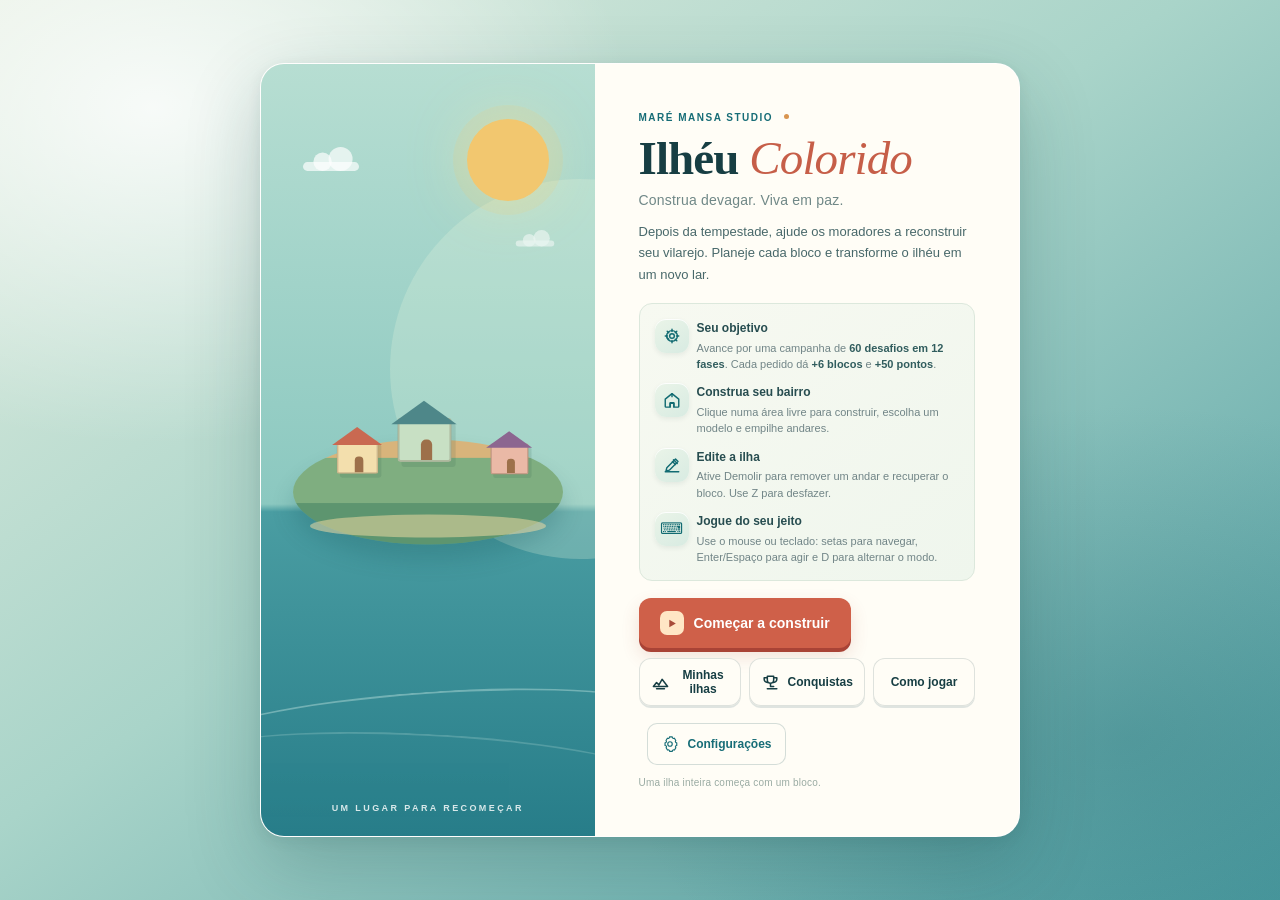
==== commit 120b7e53: "feat: melhora a jogabilidade e o salvamento - Diversifica os desafios da campanha - Adiciona tutoria" ====
--- a/index.html
+++ b/index.html
@@ -65,7 +65,7 @@
               <path d="M5 5.5A9 9 0 1 1 3 12" />
               <path d="M3 5v5h5" />
             </svg>Continuar partida</button>
-          <div class="intro-actions"><button class="tool" id="btnIlhasIntro" type="button">Minhas ilhas</button><button class="tool" id="btnConquistasIntro" type="button">Conquistas</button></div>
+          <div class="intro-actions"><button class="tool" id="btnIlhasIntro" type="button">Minhas ilhas</button><button class="tool" id="btnConquistasIntro" type="button">Conquistas</button><button class="tool" id="btnTutorialIntro" type="button">Como jogar</button></div>
           <button class="settings-trigger intro-settings" id="btnSettingsIntro" type="button"
             aria-label="Abrir configurações" title="Configurações"><svg viewBox="0 0 24 24" aria-hidden="true">
               <circle cx="12" cy="12" r="3" />
@@ -122,6 +122,7 @@
           aria-keyshortcuts="ArrowUp ArrowDown ArrowLeft ArrowRight Enter Space D Z"></canvas>
         <p class="sr-only" id="boardHelp">A seleção começa no centro do tabuleiro. As casas existentes podem receber
           novos andares até o limite de sete.</p>
+        <p id="actionPreview" class="action-preview" role="status" aria-live="polite">Selecione uma area para ver a acao e o custo.</p>
         <div id="toast" role="status" aria-live="polite" aria-atomic="true"></div>
       </div>
       <div class="tools" role="group" aria-label="Ferramentas da partida">
@@ -226,11 +227,24 @@
     <header class="settings-header"><h2 id="townsTitle">Minhas ilhas</h2><button class="settings-close" value="close" aria-label="Fechar">&times;</button></header>
     <label class="town-field">Nome da ilha<input id="townName" maxlength="40"></label>
     <label class="town-field">Ilhas salvas<select id="townSelect" size="4"></select></label>
-    <div class="town-actions"><button class="tool" id="townSave" type="button">Salvar</button><button class="tool" id="townLoad" type="button">Abrir</button><button class="tool" id="townRename" type="button">Renomear</button><button class="tool" id="townDelete" type="button">Excluir</button><button class="tool" id="townExport" type="button">Exportar PNG</button></div>
+    <div class="town-actions"><button class="tool" id="townSave" type="button">Salvar</button><button class="tool" id="townLoad" type="button">Abrir</button><button class="tool" id="townRename" type="button">Renomear</button><button class="tool" id="townDelete" type="button">Excluir</button><button class="tool" id="townExport" type="button">Exportar PNG</button><button class="tool" id="townSaveExport" type="button">Exportar salvamento</button><button class="tool" id="townImport" type="button">Importar salvamento</button><input id="townImportFile" type="file" accept="application/json,.json" hidden></div>
   </form></dialog>
   <dialog id="achievementsDialog" aria-labelledby="achievementsTitle"><form method="dialog" class="settings-panel">
     <header class="settings-header"><h2 id="achievementsTitle">Conquistas</h2><button class="settings-close" value="close" aria-label="Fechar">&times;</button></header><ul id="achievementList" class="achievement-list"></ul>
   </form></dialog>
+  <dialog id="tutorialDialog" aria-labelledby="tutorialTitle">
+    <form method="dialog" class="settings-panel">
+      <header class="settings-header"><h2 id="tutorialTitle">Como reconstruir sua ilha</h2><button class="settings-close" value="close" aria-label="Fechar tutorial">&times;</button></header>
+      <ol class="tutorial-steps">
+        <li><b>Construa com estrategia</b><span>Escolha modelo e cor nos controles, depois toque em Construir numa area livre. Cada nova casa custa 1 bloco; clique nela de novo para empilhar ate 7 andares.</span></li>
+        <li><b>Acompanhe os pedidos</b><span>Complete o desafio no painel acima do mapa para receber 6 blocos e 50 pontos. Casas conectadas contam como um bairro.</span></li>
+        <li><b>Decore e conecte</b><span>Decoracoes sao gratuitas. Use Ponte num vao reto entre duas margens para conectar partes da ilha.</span></li>
+        <li><b>Corrija sem medo</b><span>Desfazer (Z) e Refazer (Ctrl+Y) tambem ficam disponiveis depois de retomar a partida com salvamento automatico.</span></li>
+        <li><b>Jogue no celular</b><span>Toque para construir, use os botoes para trocar ferramenta e gire ou centralize a camera pelos controles abaixo do mapa.</span></li>
+      </ol>
+      <footer class="settings-footer"><button class="btn" type="submit" value="close">Entendi</button></footer>
+    </form>
+  </dialog>
   <script src="script.js"></script>
 </body>
 
--- a/style.css
+++ b/style.css
@@ -2127,3 +2127,27 @@
     padding: 6px;
   }
 }
+.action-preview {
+  min-height: 38px;
+  margin: 8px 2px 0;
+  padding: 9px 12px;
+  border: 1px solid rgba(255,255,255,.7);
+  border-radius: 10px;
+  color: #174c53;
+  background: rgba(255,253,246,.96);
+  box-shadow: 0 3px 10px rgba(12,64,76,.12);
+  font-size: 13px;
+  font-weight: 700;
+  line-height: 1.45;
+}
+.tutorial-steps { display: grid; gap: 12px; margin: 8px 0 18px; padding-left: 25px; }
+.tutorial-steps li { padding-left: 4px; }
+.tutorial-steps li::marker { color: #176d77; font-weight: 800; }
+.tutorial-steps li b, .tutorial-steps li span { display: block; }
+.tutorial-steps li span { margin-top: 3px; color: #527174; font-size: 14px; line-height: 1.5; }
+.tool { min-height: 48px; }
+@media (max-width: 640px) {
+  .action-preview { font-size: 12px; }
+  .intro-actions { display: grid; grid-template-columns: 1fr 1fr; }
+  .intro-actions .tool:last-child { grid-column: 1 / -1; }
+}
